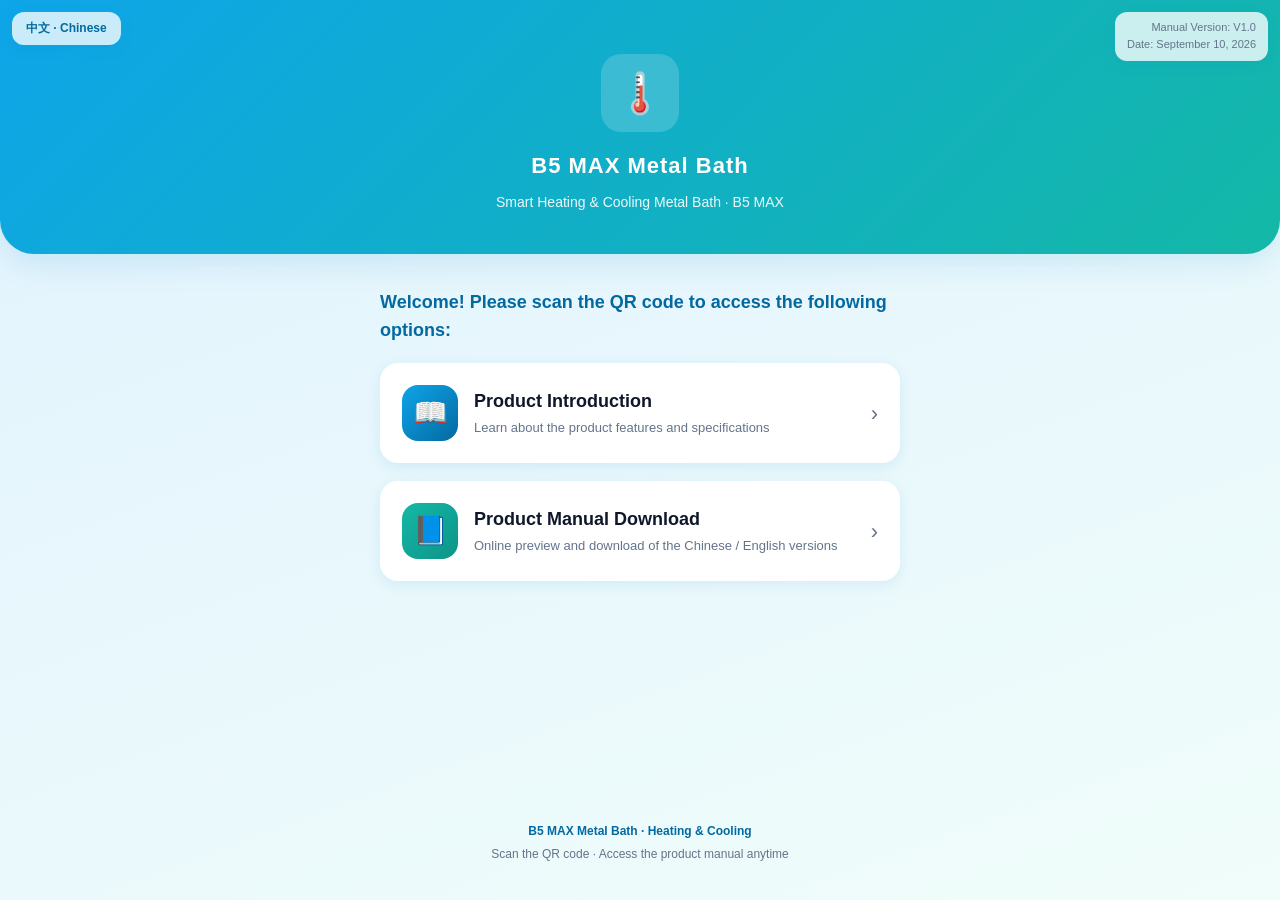
==== docs/index_en.html @ 4b4dc8d9 "style: 新增英文版页面并添加中英文切换按钮" ====
<!DOCTYPE html>
<html lang="en">
<head>
<meta charset="UTF-8">
<meta name="viewport" content="width=device-width,initial-scale=1,maximum-scale=1,user-scalable=no">
<title>B5 MAX Metal Bath · Product Manual</title>
<link rel="stylesheet" href="style.css?v=20260921">
</head>
<body>
  <a class="lang-switch" href="index.html">中文 · Chinese</a>

  <header class="hero">
    <div class="logo">🌡️</div>
    <h1 style="font-size:22px">B5 MAX Metal Bath</h1>
    <p>Smart Heating &amp; Cooling Metal Bath · B5 MAX</p>
  </header>

  <main class="wrap">
    <section class="section">
      <h2>Welcome! Please scan the QR code to access the following options:</h2>

      <a class="btn" href="intro_en.html">
        <span class="ico intro">📖</span>
        <span class="txt"><strong>Product Introduction</strong><span>Learn about the product features and specifications</span></span>
        <span class="arrow">›</span>
      </a>

      <a class="btn" href="manual_en.html">
        <span class="ico manual">📘</span>
        <span class="txt"><strong>Product Manual Download</strong><span>Online preview and download of the Chinese / English versions</span></span>
        <span class="arrow">›</span>
      </a>
    </section>
  </main>

  <footer class="footer">
    <div class="brand">B5 MAX Metal Bath · Heating &amp; Cooling</div>
    <div>Scan the QR code · Access the product manual anytime</div>
  </footer>

  <div class="version-stamp">
    <span>Manual Version: V1.0</span>
    <span>Date: September 10, 2026</span>
  </div>
</body>
</html>
---- docs/style.css ----
/* B5 MAX 金属浴产品手册站点样式（参考涡旋仪风格与色系） */
:root{
  --primary:#0ea5e9;
  --primary-dark:#0369a1;
  --accent:#14b8a6;
  --bg:#f0f9ff;
  --card:#ffffff;
  --text:#0f172a;
  --muted:#64748b;
  --radius:18px;
  --shadow:0 10px 30px rgba(2,132,199,.12);
  --shadow-sm:0 4px 14px rgba(2,132,199,.10);
}
*{box-sizing:border-box;margin:0;padding:0}
html,body{height:100%}
body{
  font-family:"PingFang SC","Microsoft YaHei","Helvetica Neue",sans-serif;
  color:var(--text);
  background:linear-gradient(160deg,#e0f2fe 0%,#f0fdfa 100%);
  min-height:100%;
  display:flex;flex-direction:column;
  line-height:1.6;
}
.wrap{max-width:560px;margin:0 auto;width:100%;padding:0 20px;flex:1}

/* 顶部 */
.hero{
  background:linear-gradient(135deg,var(--primary) 0%,var(--accent) 100%);
  color:#fff;padding:54px 24px 40px;text-align:center;
  border-bottom-left-radius:34px;border-bottom-right-radius:34px;
  box-shadow:var(--shadow);
}
.hero .logo{
  width:78px;height:78px;margin:0 auto 16px;border-radius:20px;
  background:rgba(255,255,255,.18);display:flex;align-items:center;justify-content:center;
  font-size:40px;backdrop-filter:blur(4px);
}
.hero h1{font-size:26px;font-weight:700;letter-spacing:1px}
.hero p{margin-top:8px;font-size:14px;opacity:.92}

/* 主体 */
.section{padding:34px 0 10px}
.section h2{font-size:18px;margin-bottom:18px;color:var(--primary-dark)}

/* 大按钮 */
.btn{
  display:flex;align-items:center;gap:16px;
  width:100%;padding:22px 22px;margin-bottom:18px;
  background:var(--card);border:none;border-radius:var(--radius);
  box-shadow:var(--shadow-sm);text-decoration:none;color:var(--text);
  cursor:pointer;transition:transform .15s ease,box-shadow .15s ease;
  text-align:left;
}
.btn:hover,.btn:active{transform:translateY(-3px);box-shadow:var(--shadow)}
.btn .ico{
  flex:0 0 56px;width:56px;height:56px;border-radius:16px;
  display:flex;align-items:center;justify-content:center;font-size:28px;color:#fff;
}
.btn .ico.intro{background:linear-gradient(135deg,#0ea5e9,#0369a1)}
.btn .ico.manual{background:linear-gradient(135deg,#14b8a6,#0d9488)}
.btn .txt strong{display:block;font-size:18px;font-weight:600}
.btn .txt span{display:block;font-size:13px;color:var(--muted);margin-top:2px}
.btn .arrow{margin-left:auto;color:var(--muted);font-size:22px}

/* 返回栏 */
.topbar{
  display:flex;align-items:center;gap:12px;
  padding:16px 20px;position:sticky;top:0;background:rgba(255,255,255,.85);
  backdrop-filter:blur(8px);border-bottom:1px solid #e2e8f0;z-index:10;
}
.topbar a.back{
  color:var(--primary-dark);text-decoration:none;font-size:15px;font-weight:600;
  display:flex;align-items:center;gap:4px;
}
.topbar .title{font-size:17px;font-weight:700}

/* 卡片 */
.card{
  background:var(--card);border-radius:var(--radius);padding:24px;
  box-shadow:var(--shadow-sm);margin-bottom:18px;
}
.card h3{font-size:17px;margin-bottom:10px;color:var(--primary-dark)}
.card p{font-size:14px;color:var(--muted);margin-bottom:10px}
.features{list-style:none;margin:14px 0 0}
.features li{
  display:flex;gap:10px;padding:10px 0;border-bottom:1px dashed #e2e8f0;
  font-size:14px;
}
.features li:last-child{border-bottom:none}
.features li .dot{color:var(--accent);font-weight:700}

/* 技术参数表 */
.param-table{width:100%;border-collapse:collapse;font-size:14px;margin-top:8px}
.param-table td{padding:10px 8px;border-bottom:1px dashed #e2e8f0}
.param-table tr:last-child td{border-bottom:none}
.param-table td:first-child{color:var(--muted);width:38%}
.param-table td:last-child{font-weight:600}

/* 说明书卡片 */
.manual-card{
  background:var(--card);border-radius:var(--radius);padding:24px;
  box-shadow:var(--shadow-sm);margin-bottom:18px;
}
.manual-card .head{display:flex;align-items:center;gap:14px;margin-bottom:18px}
.manual-card .badge{
  width:50px;height:50px;border-radius:14px;display:flex;align-items:center;justify-content:center;
  font-size:22px;color:#fff;flex:0 0 50px;
}
.manual-card .badge.zh{background:linear-gradient(135deg,#f59e0b,#d97706)}
.manual-card .badge.en{background:linear-gradient(135deg,#0ea5e9,#0369a1)}
.manual-card .head strong{display:block;font-size:17px}
.manual-card .head span{font-size:13px;color:var(--muted)}
.manual-card .actions{display:flex;gap:12px}
.manual-card .actions a{
  flex:1;text-align:center;padding:14px;border-radius:14px;text-decoration:none;
  font-size:15px;font-weight:600;transition:transform .15s ease;
}
.manual-card .actions a:active{transform:scale(.97)}
.manual-card .actions .preview{background:#e0f2fe;color:var(--primary-dark)}
.manual-card .actions .download{background:linear-gradient(135deg,var(--primary),var(--primary-dark));color:#fff}

/* 页脚 */
.footer{
  text-align:center;padding:28px 20px 36px;color:var(--muted);font-size:12px;
}
.footer .brand{font-weight:600;color:var(--primary-dark);margin-bottom:4px}

/* 左上角中英文切换按钮 */
.lang-switch{
  position:fixed;left:12px;top:12px;z-index:20;
  padding:8px 14px;border-radius:12px;
  background:rgba(255,255,255,.78);
  -webkit-backdrop-filter:blur(6px);backdrop-filter:blur(6px);
  box-shadow:var(--shadow-sm);
  font-size:12px;font-weight:600;color:var(--primary-dark);
  text-decoration:none;line-height:1.4;
  transition:transform .15s ease;
}
.lang-switch:hover{transform:translateY(-1px)}

/* 右上角版本标识 */
.version-stamp{
  position:fixed;right:12px;top:12px;z-index:20;
  display:flex;flex-direction:column;align-items:flex-end;gap:2px;
  padding:8px 12px;border-radius:12px;text-align:right;
  background:rgba(255,255,255,.78);
  -webkit-backdrop-filter:blur(6px);backdrop-filter:blur(6px);
  box-shadow:var(--shadow-sm);
  font-size:11px;color:var(--muted);line-height:1.4;
}
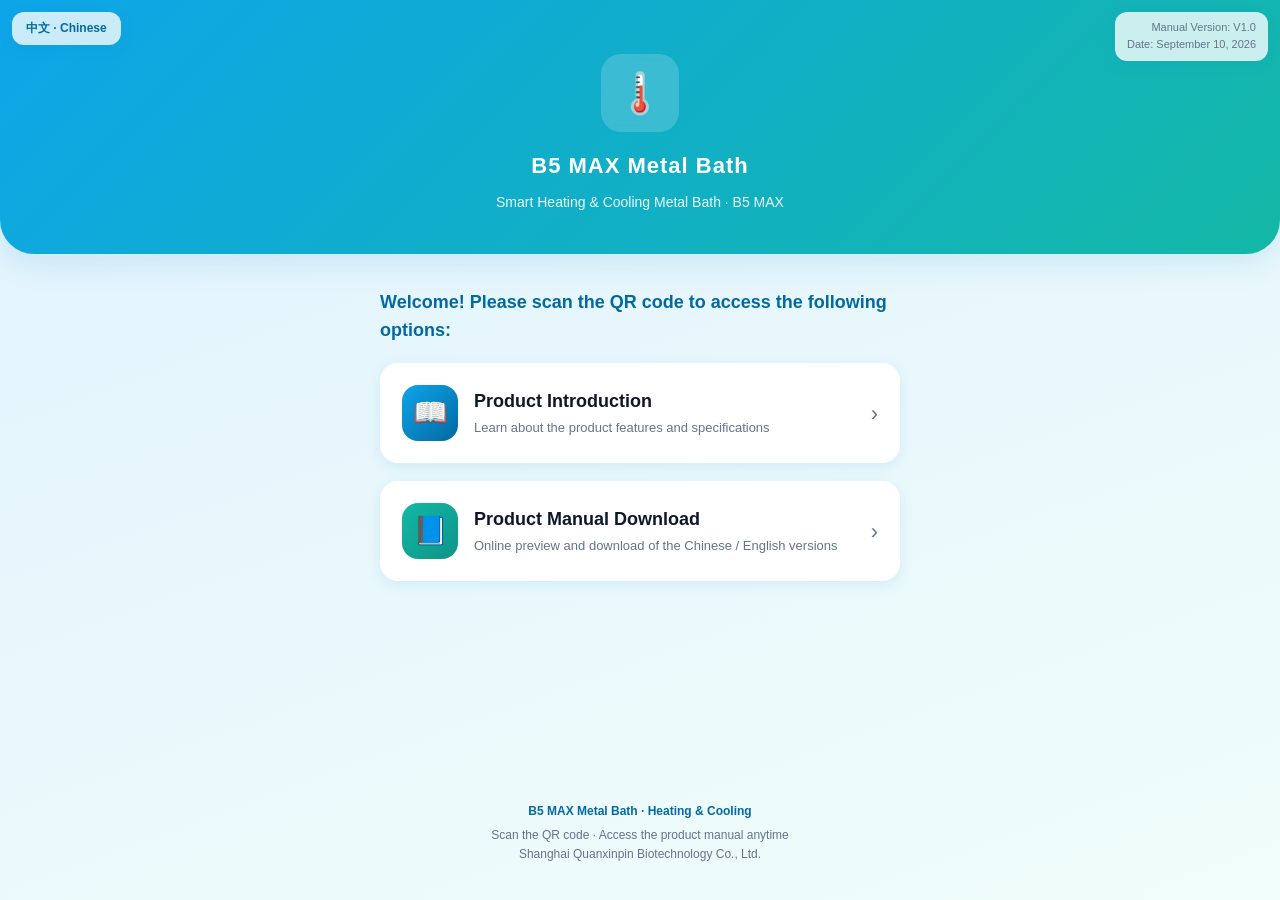
==== commit cefee82f: "docs: 中英文首页页脚添加公司名称" ====
--- a/docs/index_en.html
+++ b/docs/index_en.html
@@ -36,6 +36,7 @@
   <footer class="footer">
     <div class="brand">B5 MAX Metal Bath · Heating &amp; Cooling</div>
     <div>Scan the QR code · Access the product manual anytime</div>
+    <div>Shanghai Quanxinpin Biotechnology Co., Ltd.</div>
   </footer>
 
   <div class="version-stamp">
